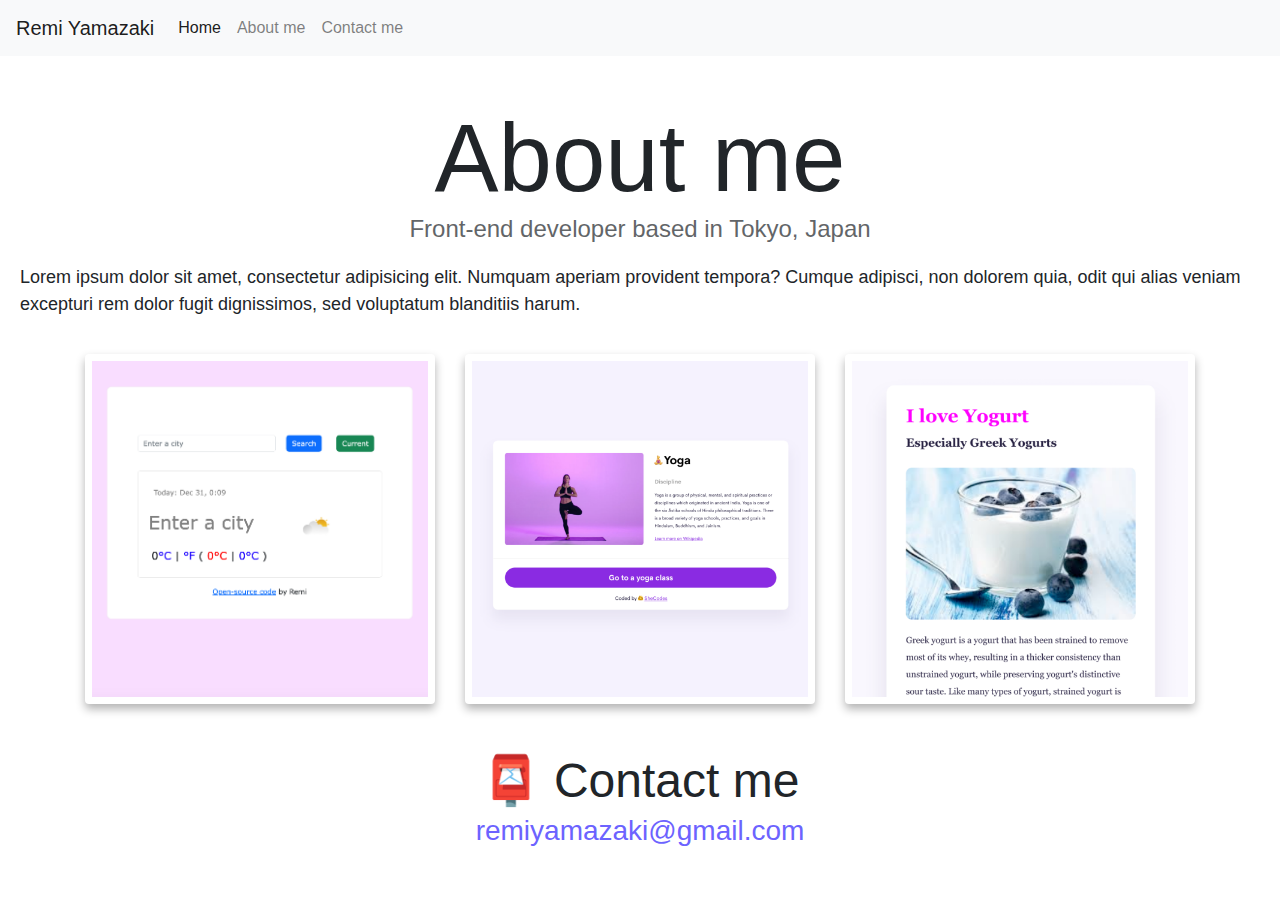
==== about.html @ 7c413bcd "Initial commit" ====
<!DOCTYPE html>
<html lang="en">
  <head>
    <meta charset="UTF-8" />
    <meta http-equiv="X-UA-Compatible" content="IE=edge" />
    <meta name="viewport" content="width=device-width, initial-scale=1.0" />
    <link
      rel="stylesheet"
      href="https://cdn.jsdelivr.net/npm/bootstrap@4.0.0/dist/css/bootstrap.min.css"
      integrity="sha384-Gn5384xqQ1aoWXA+058RXPxPg6fy4IWvTNh0E263XmFcJlSAwiGgFAW/dAiS6JXm"
      crossorigin="anonymous"
    />
    <link rel="stylesheet" href="style.css" />
    <title>About Remi</title>
  </head>
  <body>
    <nav class="navbar navbar-expand-lg navbar-light bg-light fixed-top">
      <a class="navbar-brand" href="index.html">Remi Yamazaki</a>
      <button
        class="navbar-toggler"
        type="button"
        data-toggle="collapse"
        data-target="#navbarNav"
        aria-controls="navbarNav"
        aria-expanded="false"
        aria-label="Toggle navigation"
      >
        <span class="navbar-toggler-icon"></span>
      </button>
      <div class="collapse navbar-collapse" id="navbarNav">
        <ul class="navbar-nav">
          <li class="nav-item active">
            <a class="nav-link" href="index.html"
              >Home <span class="sr-only">(current)</span></a
            >
          </li>
          <li class="nav-item">
            <a class="nav-link" href="about.html">About me</a>
          </li>
          <li class="nav-item">
            <a class="nav-link" href="about.html#contact">Contact me</a>
          </li>
        </ul>
      </div>
    </nav>
    <h1>About me</h1>
    <h3>Front-end developer based in Tokyo, Japan</h3>
      <p>
        Lorem ipsum dolor sit amet, consectetur adipisicing elit. Numquam
        aperiam provident tempora? Cumque adipisci, non dolorem quia, odit qui
        alias veniam excepturi rem dolor fugit dignissimos, sed voluptatum
        blanditiis harum.
      </p>
      <div class="container">
      <div class="row">
        <div class="col-md-4">
        <img src="images/weather-remi.png" alt="weather-app" class="img-fluid about-image">
      </div>
      <div class="col-md-4">
          <img src="images/yoga.png" alt="yoga-app" class="img-fluid about-image">
        </div>
        <div class="col-md-4">
            <img src="images/yogurt.png" alt="yogurt-app" class="img-fluid about-image">
          </div>
      </div>
    </div>
  </div>
    <div id="contact">
      <h2 class="mt-5">📮 Contact me</h2>
      <a href="mailto:[email]" class="email-link link"> remiyamazaki@gmail.com </a>
    </div>
    <script
      src="https://code.jquery.com/jquery-3.2.1.slim.min.js"
      integrity="sha384-KJ3o2DKtIkvYIK3UENzmM7KCkRr/rE9/Qpg6aAZGJwFDMVNA/GpGFF93hXpG5KkN"
      crossorigin="anonymous"
    ></script>
    <script
      src="https://cdn.jsdelivr.net/npm/popper.js@1.12.9/dist/umd/popper.min.js"
      integrity="sha384-ApNbgh9B+Y1QKtv3Rn7W3mgPxhU9K/ScQsAP7hUibX39j7fakFPskvXusvfa0b4Q"
      crossorigin="anonymous"
    ></script>
    <script
      src="https://cdn.jsdelivr.net/npm/bootstrap@4.0.0/dist/js/bootstrap.min.js"
      integrity="sha384-JZR6Spejh4U02d8jOt6vLEHfe/JQGiRRSQQxSfFWpi1MquVdAyjUar5+76PVCmYl"
      crossorigin="anonymous"
    ></script>
  </body>
</html>
---- style.css ----
:root {
  --primary-color: #6c63ff;
  --secondary-color: #f5f2fe;
  --box-shadow: 0 5px 10px rgba(0, 0, 0, 0.3);
}
body {
  margin-top: 100px;
}
h1,
h2,
h3 {
  text-align: center;
  margin: 0;
}

h1 {
  font-size: 96px;
}

h2 {
  font-size: 48px;
}

h3 {
  font-size: 24px;
  opacity: 0.7;
}

p {
  padding: 20px;
  font-size: 18px;
  line-height: 1.5;
}
img {
  border-radius: 4px;
}
.navigation-links {
  display: flex;
  margin-top: 40px;
  justify-content: center;
}

.primary-button,
.secondary-button {
  margin: 20px;
  border-radius: 4px;
  padding: 20px 15px;
  max-width: 120px;
  text-decoration: none;
  text-transform: capitalize;
  box-shadow: var(--box-shadow);
  transition: ease-in-out 2ms;
}

.primary-button {
  background: var(--primary-color);
  color: white;
}

.secondary-button {
  color: var(--primary-color);
  border: 1px solid var(--primary-color);
}
.email-link {
  display: flex;
  justify-content: center;
  color: var(--primary-color);
  font-size: 28px;
  text-decoration: none;
}

.link:hover {
  text-decoration: none;
}
.about-image {
  padding: 7px;
  box-shadow: var(--box-shadow);
}
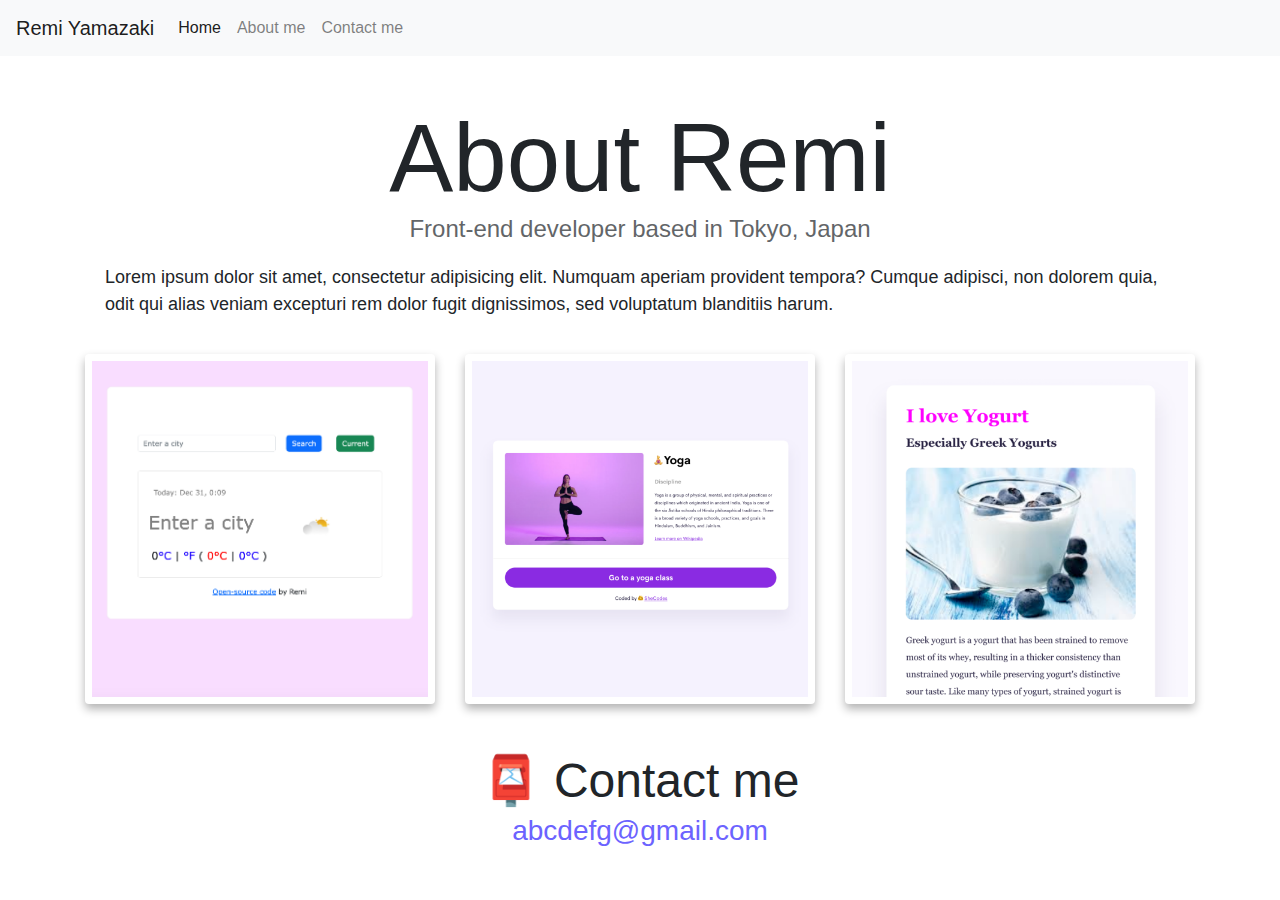
==== commit e1c4ebc5: "CSS: set mobile-friendly header font sizes" ====
--- a/about.html
+++ b/about.html
@@ -4,14 +4,18 @@
     <meta charset="UTF-8" />
     <meta http-equiv="X-UA-Compatible" content="IE=edge" />
     <meta name="viewport" content="width=device-width, initial-scale=1.0" />
+    <meta
+      name="description"
+      content="About front-end developer Remi Yamazaki"
+    />
     <link
       rel="stylesheet"
       href="https://cdn.jsdelivr.net/npm/bootstrap@4.0.0/dist/css/bootstrap.min.css"
       integrity="sha384-Gn5384xqQ1aoWXA+058RXPxPg6fy4IWvTNh0E263XmFcJlSAwiGgFAW/dAiS6JXm"
       crossorigin="anonymous"
     />
-    <link rel="stylesheet" href="style.css" />
-    <title>About Remi</title>
+    <link rel="stylesheet" href="src/style.css" />
+    <title>About Remi Yamazaki</title>
   </head>
   <body>
     <nav class="navbar navbar-expand-lg navbar-light bg-light fixed-top">
@@ -43,31 +47,44 @@
         </ul>
       </div>
     </nav>
-    <h1>About me</h1>
+    <h1>About Remi</h1>
     <h3>Front-end developer based in Tokyo, Japan</h3>
+    <div class="container">
       <p>
         Lorem ipsum dolor sit amet, consectetur adipisicing elit. Numquam
         aperiam provident tempora? Cumque adipisci, non dolorem quia, odit qui
         alias veniam excepturi rem dolor fugit dignissimos, sed voluptatum
         blanditiis harum.
       </p>
-      <div class="container">
       <div class="row">
         <div class="col-md-4">
-        <img src="images/weather-remi.png" alt="weather-app" class="img-fluid about-image">
-      </div>
-      <div class="col-md-4">
-          <img src="images/yoga.png" alt="yoga-app" class="img-fluid about-image">
+          <img
+            src="images/weather-remi.png"
+            alt="weather app"
+            class="img-fluid about-image mb-4 mb-md-0"
+          />
         </div>
         <div class="col-md-4">
-            <img src="images/yogurt.png" alt="yogurt-app" class="img-fluid about-image">
-          </div>
+          <img
+            src="images/yoga.png"
+            alt="yoga app"
+            class="img-fluid about-image mb-4 mb-md-0"
+          />
+        </div>
+        <div class="col-md-4">
+          <img
+            src="images/yogurt.png"
+            alt="yogurt app"
+            class="img-fluid about-image"
+          />
+        </div>
       </div>
     </div>
-  </div>
     <div id="contact">
       <h2 class="mt-5">📮 Contact me</h2>
-      <a href="mailto:[email]" class="email-link link"> remiyamazaki@gmail.com </a>
+      <a href="mailto:abcdefg@gmail.com" class="email-link link">
+        abcdefg@gmail.com
+      </a>
     </div>
     <script
       src="https://code.jquery.com/jquery-3.2.1.slim.min.js"
--- a/src/style.css
+++ b/src/style.css
@@ -0,0 +1,88 @@
+:root {
+  --primary-color: #6c63ff;
+  --secondary-color: #f5f2fe;
+  --box-shadow: 0 5px 10px rgba(0, 0, 0, 0.3);
+}
+body {
+  margin-top: 100px;
+}
+h1,
+h2,
+h3 {
+  text-align: center;
+  margin: 0;
+}
+
+h1 {
+  font-size: 96px;
+}
+
+h2 {
+  font-size: 48px;
+}
+
+h3 {
+  font-size: 24px;
+  opacity: 0.7;
+}
+
+p {
+  padding: 20px;
+  font-size: 18px;
+  line-height: 1.5;
+}
+img {
+  border-radius: 4px;
+}
+.navigation-links {
+  display: flex;
+  margin-top: 40px;
+  justify-content: center;
+}
+
+.primary-button,
+.secondary-button {
+  margin: 20px;
+  border-radius: 4px;
+  padding: 20px 15px;
+  max-width: 120px;
+  text-decoration: none;
+  text-transform: capitalize;
+  box-shadow: var(--box-shadow);
+  transition: ease-in-out 2ms;
+}
+
+.primary-button {
+  background: var(--primary-color);
+  color: white;
+}
+
+.secondary-button {
+  color: var(--primary-color);
+  border: 1px solid var(--primary-color);
+}
+.email-link {
+  display: flex;
+  justify-content: center;
+  color: var(--primary-color);
+  font-size: 28px;
+  text-decoration: none;
+}
+
+.link:hover {
+  text-decoration: none;
+}
+.about-image {
+  padding: 7px;
+  box-shadow: var(--box-shadow);
+}
+@media (max-width: 640px) {
+  h1 {
+    font-size: 48px;
+    line-height: 1.5;
+  }
+
+  h2 {
+    font-size: 32px;
+  }
+}
